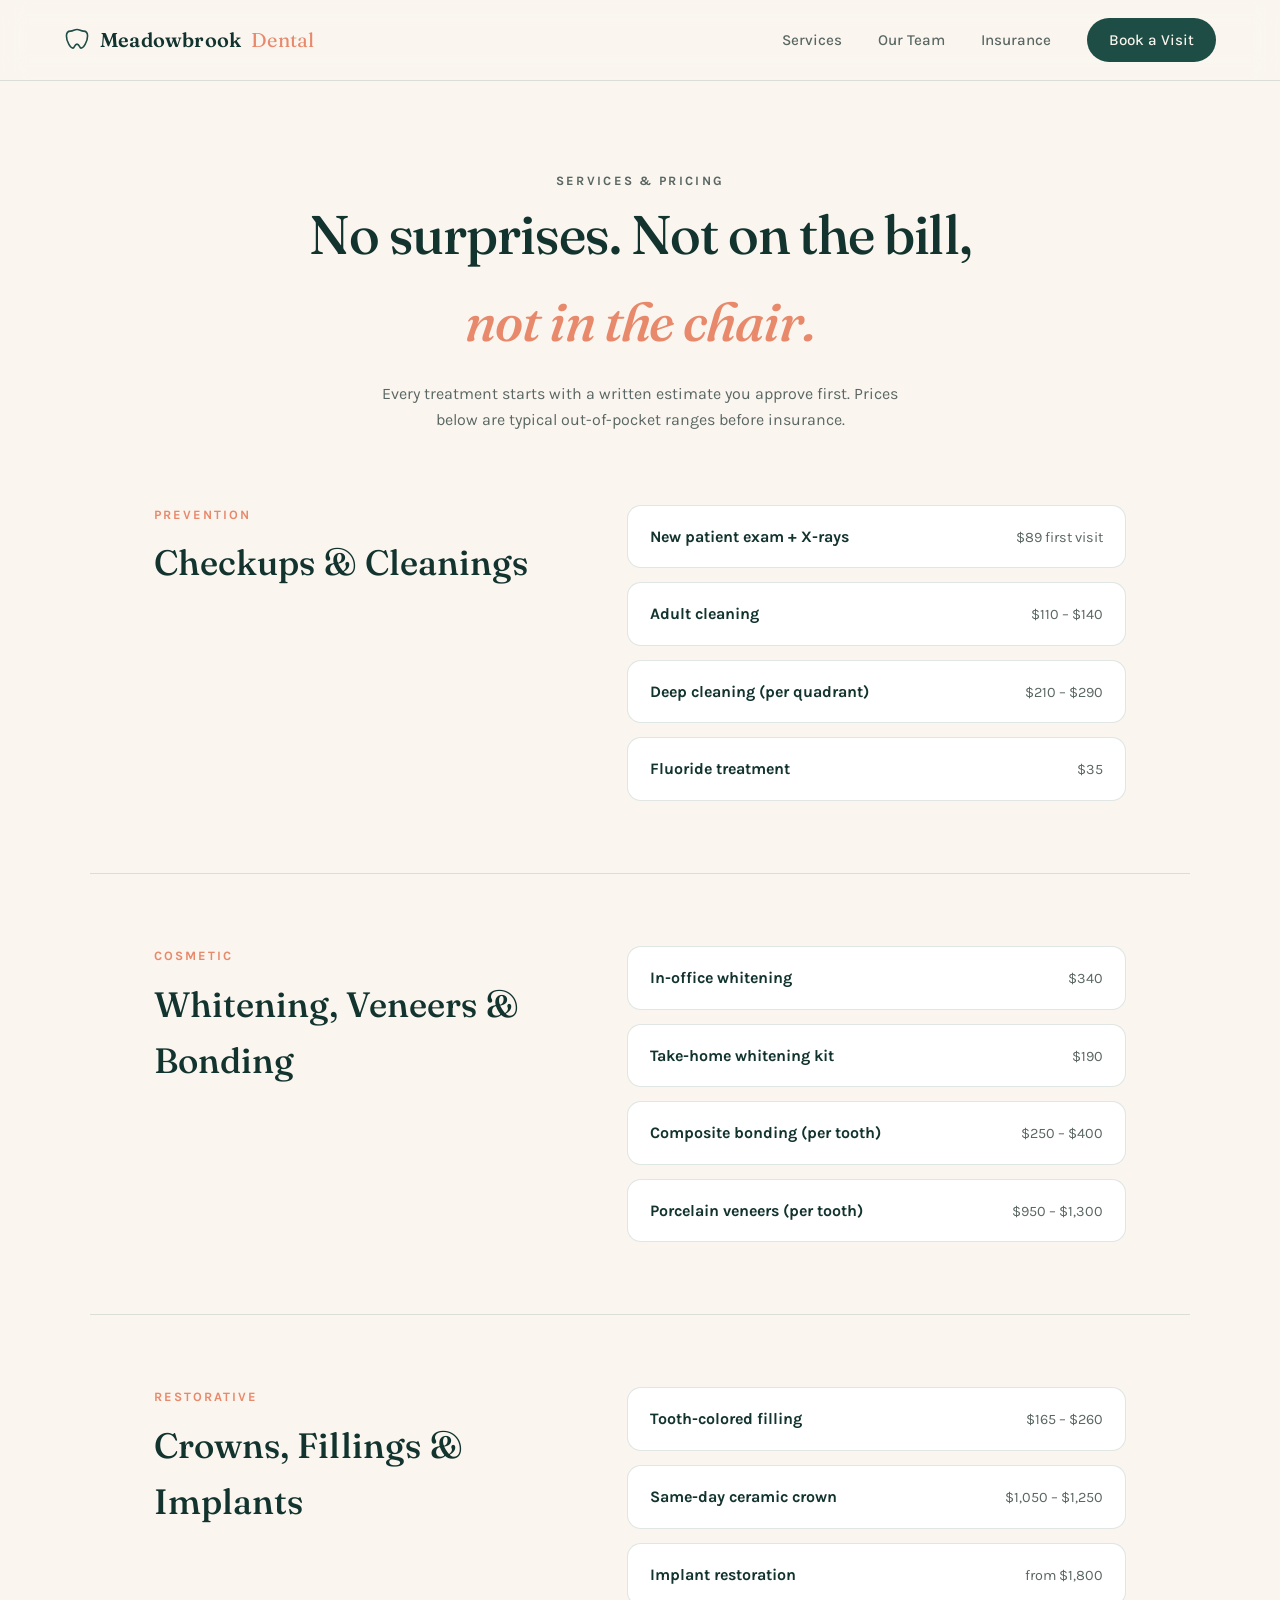
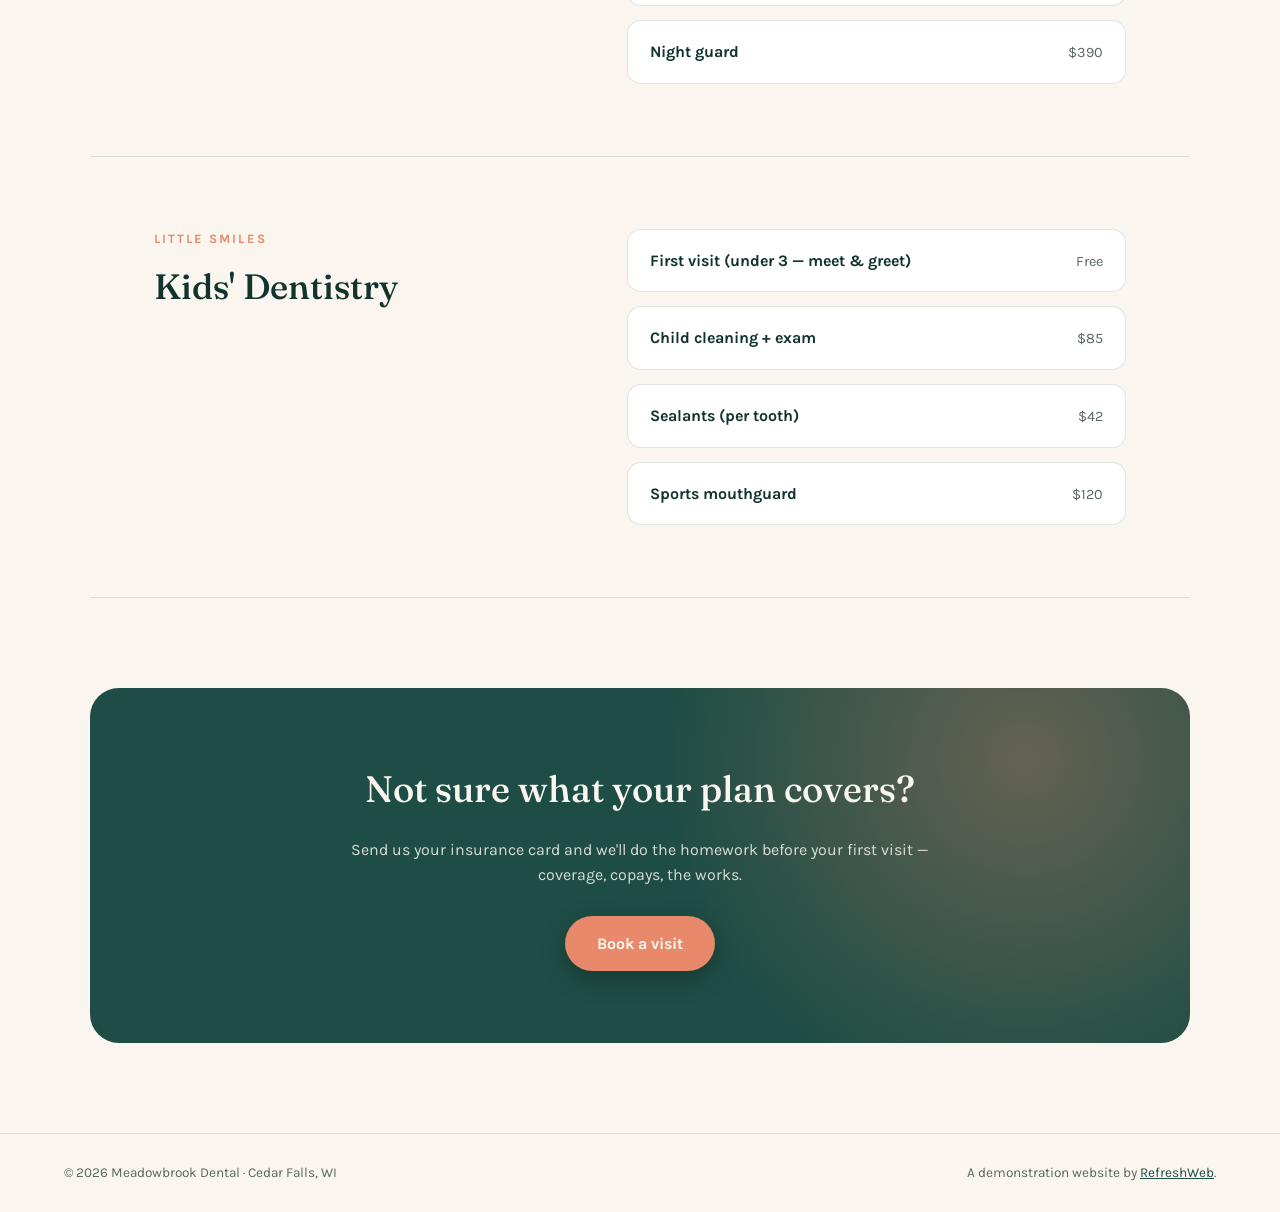
==== services.html @ e70c428e "Initial site build Co-Authored-By: Claude Fable 5 <noreply@anthropic.com>" ====
<!DOCTYPE html>
<html lang="en">
<head>
  <meta charset="UTF-8">
  <meta name="viewport" content="width=device-width, initial-scale=1.0">
  <title>Services &amp; Pricing — Meadowbrook Dental</title>
  <meta name="description" content="Checkups, cosmetic dentistry, crowns, and kids' dentistry in Cedar Falls, WI. Transparent pricing, most insurance accepted.">
  <link rel="preconnect" href="https://fonts.googleapis.com">
  <link rel="preconnect" href="https://fonts.gstatic.com" crossorigin>
  <link href="https://fonts.googleapis.com/css2?family=Fraunces:opsz,wght@9..144,300;9..144,400;9..144,500;9..144,600&family=Karla:wght@400;500;700&display=swap" rel="stylesheet">
  <link rel="stylesheet" href="styles.css">
  <script>document.documentElement.classList.add("js")</script>
</head>
<body>

  <header class="site-header">
    <a href="index.html" class="brand">
      <svg class="brand-mark" viewBox="0 0 32 32" aria-hidden="true">
        <path d="M16 3c-3.5 0-4.5 2-8 2C5 5 3 7.5 3 11c0 7 5 15 8 15 2 0 2-5 5-5s3 5 5 5c3 0 8-8 8-15 0-3.5-2-6-5-6-3.5 0-4.5-2-8-2z" fill="none" stroke="currentColor" stroke-width="2" stroke-linejoin="round"/>
      </svg>
      Meadowbrook<span>Dental</span>
    </a>
    <nav class="site-nav" id="site-nav">
      <a href="services.html">Services</a>
      <a href="index.html#home-team">Our Team</a>
      <a href="index.html#home-insurance">Insurance</a>
      <a href="index.html#home-visit" class="nav-cta">Book a Visit</a>
    </nav>
    <button class="nav-toggle" id="nav-toggle" aria-label="Menu">
      <span></span><span></span>
    </button>
  </header>

  <main>
    <section class="page-hero" id="services-hero">
      <p class="eyebrow reveal">Services &amp; pricing</p>
      <h1 class="reveal">No surprises. Not on the bill,<br><em>not in the chair.</em></h1>
      <p class="reveal">Every treatment starts with a written estimate you approve first.
        Prices below are typical out-of-pocket ranges before insurance.</p>
    </section>

    <section class="service-detail" id="svc-checkups">
      <h2 class="reveal"><small>Prevention</small>Checkups &amp; Cleanings</h2>
      <ul>
        <li class="reveal"><strong>New patient exam + X-rays</strong><em>$89 first visit</em></li>
        <li class="reveal"><strong>Adult cleaning</strong><em>$110 – $140</em></li>
        <li class="reveal"><strong>Deep cleaning (per quadrant)</strong><em>$210 – $290</em></li>
        <li class="reveal"><strong>Fluoride treatment</strong><em>$35</em></li>
      </ul>
    </section>

    <section class="service-detail" id="svc-cosmetic">
      <h2 class="reveal"><small>Cosmetic</small>Whitening, Veneers &amp; Bonding</h2>
      <ul>
        <li class="reveal"><strong>In-office whitening</strong><em>$340</em></li>
        <li class="reveal"><strong>Take-home whitening kit</strong><em>$190</em></li>
        <li class="reveal"><strong>Composite bonding (per tooth)</strong><em>$250 – $400</em></li>
        <li class="reveal"><strong>Porcelain veneers (per tooth)</strong><em>$950 – $1,300</em></li>
      </ul>
    </section>

    <section class="service-detail" id="svc-restorative">
      <h2 class="reveal"><small>Restorative</small>Crowns, Fillings &amp; Implants</h2>
      <ul>
        <li class="reveal"><strong>Tooth-colored filling</strong><em>$165 – $260</em></li>
        <li class="reveal"><strong>Same-day ceramic crown</strong><em>$1,050 – $1,250</em></li>
        <li class="reveal"><strong>Implant restoration</strong><em>from $1,800</em></li>
        <li class="reveal"><strong>Night guard</strong><em>$390</em></li>
      </ul>
    </section>

    <section class="service-detail" id="svc-kids">
      <h2 class="reveal"><small>Little smiles</small>Kids' Dentistry</h2>
      <ul>
        <li class="reveal"><strong>First visit (under 3 — meet &amp; greet)</strong><em>Free</em></li>
        <li class="reveal"><strong>Child cleaning + exam</strong><em>$85</em></li>
        <li class="reveal"><strong>Sealants (per tooth)</strong><em>$42</em></li>
        <li class="reveal"><strong>Sports mouthguard</strong><em>$120</em></li>
      </ul>
    </section>

    <section class="insurance">
      <div class="insurance-inner reveal">
        <h2>Not sure what your plan covers?</h2>
        <p>Send us your insurance card and we'll do the homework before your first visit — coverage, copays, the works.</p>
        <a href="index.html#home-visit" class="btn btn-primary">Book a visit</a>
      </div>
    </section>
  </main>

  <footer class="site-footer">
    <p>© <span id="year"></span> Meadowbrook Dental · Cedar Falls, WI</p>
    <p class="footer-fine">A demonstration website by <a href="https://refreshweb.io">RefreshWeb</a>.</p>
  </footer>

  <script src="app.js"></script>
</body>
</html>
---- styles.css ----
/* ————— Meadowbrook Dental — calm editorial —————
   Palette: warm cream / deep spruce / soft coral / muted gold
   Type: Fraunces (display) + Karla (body)                    */

:root {
  --cream:      #FAF6EF;
  --cream-deep: #F1EADF;
  --spruce:     #1E4D45;
  --spruce-ink: #12332E;
  --coral:      #E8896B;
  --coral-soft: #F4C4B2;
  --gold:       #C9A227;
  --ink:        #26302E;
  --ink-soft:   #5A6663;
  --line:       rgba(30, 77, 69, 0.14);
  --radius:     18px;
  --font-display: "Fraunces", Georgia, serif;
  --font-body:    "Karla", -apple-system, sans-serif;
}

* { margin: 0; padding: 0; box-sizing: border-box; }

html { scroll-behavior: smooth; }

body {
  font-family: var(--font-body);
  background: var(--cream);
  color: var(--ink);
  line-height: 1.6;
  -webkit-font-smoothing: antialiased;
}

h1, h2, h3 { font-family: var(--font-display); font-weight: 500; color: var(--spruce-ink); }

em { font-style: italic; color: var(--coral); }

a { color: inherit; }

/* ————— Header ————— */
.site-header {
  position: sticky; top: 0; z-index: 40;
  display: flex; align-items: center; justify-content: space-between;
  padding: 18px clamp(20px, 5vw, 64px);
  background: color-mix(in srgb, var(--cream) 88%, transparent);
  backdrop-filter: blur(12px);
  border-bottom: 1px solid var(--line);
}

.brand {
  display: flex; align-items: center; gap: 10px;
  font-family: var(--font-display); font-size: 1.25rem; font-weight: 600;
  color: var(--spruce-ink); text-decoration: none; letter-spacing: 0.01em;
}
.brand span { color: var(--coral); font-weight: 400; }
.brand-mark { width: 26px; height: 26px; color: var(--spruce); }

.site-nav { display: flex; align-items: center; gap: clamp(18px, 3vw, 36px); }
.site-nav a {
  text-decoration: none; font-weight: 500; font-size: 0.95rem; color: var(--ink-soft);
  transition: color 0.2s;
}
.site-nav a:hover { color: var(--spruce); }

.nav-cta {
  color: var(--cream) !important;
  background: var(--spruce);
  padding: 10px 22px; border-radius: 999px;
  transition: transform 0.2s ease, background 0.2s !important;
}
.nav-cta:hover { background: var(--spruce-ink); transform: translateY(-1px); }

.nav-toggle { display: none; }

/* ————— Buttons ————— */
.btn {
  display: inline-block; text-decoration: none; text-align: center;
  font-family: var(--font-body); font-weight: 700; font-size: 1rem;
  padding: 15px 32px; border-radius: 999px; border: none; cursor: pointer;
  transition: transform 0.2s ease, box-shadow 0.2s ease, background 0.2s;
}
.btn-primary {
  background: var(--spruce); color: var(--cream);
  box-shadow: 0 8px 24px rgba(30, 77, 69, 0.25);
}
.btn-primary:hover { background: var(--spruce-ink); transform: translateY(-2px); }
.btn-ghost {
  background: transparent; color: var(--spruce);
  box-shadow: inset 0 0 0 2px var(--spruce);
}
.btn-ghost:hover { background: rgba(30, 77, 69, 0.06); }
.btn-block { width: 100%; }

.eyebrow {
  font-size: 0.8rem; font-weight: 700; letter-spacing: 0.18em;
  text-transform: uppercase; color: var(--coral);
  margin-bottom: 14px;
}

.text-link {
  font-weight: 700; color: var(--spruce); text-decoration: none;
  border-bottom: 2px solid var(--coral-soft); padding-bottom: 2px;
  transition: border-color 0.2s;
}
.text-link:hover { border-color: var(--coral); }

/* ————— Hero ————— */
.hero {
  display: grid; grid-template-columns: 1.15fr 0.85fr; align-items: center;
  gap: clamp(24px, 5vw, 72px);
  padding: clamp(56px, 9vw, 120px) clamp(20px, 5vw, 64px);
  max-width: 1240px; margin: 0 auto;
}

.hero h1 {
  font-size: clamp(2.4rem, 5.4vw, 4.2rem);
  line-height: 1.05; letter-spacing: -0.02em; margin-bottom: 24px;
}

.hero-lede {
  font-size: 1.125rem; color: var(--ink-soft); max-width: 52ch; margin-bottom: 32px;
}

.hero-actions { display: flex; gap: 14px; flex-wrap: wrap; margin-bottom: 48px; }

.hero-stats {
  display: flex; gap: clamp(24px, 4vw, 56px); flex-wrap: wrap;
  border-top: 1px solid var(--line); padding-top: 28px;
}
.hero-stats dt { font-family: var(--font-display); font-size: 1.5rem; color: var(--spruce); }
.hero-stats dd { font-size: 0.85rem; color: var(--ink-soft); }

/* hero art */
.hero-art { position: relative; min-height: 420px; }
.art-circle { position: absolute; border-radius: 50%; }
.art-circle-1 {
  width: 78%; aspect-ratio: 1; right: 0; top: 4%;
  background: radial-gradient(circle at 30% 30%, var(--coral-soft), var(--coral));
  opacity: 0.9;
}
.art-circle-2 {
  width: 34%; aspect-ratio: 1; left: 4%; bottom: 6%;
  background: var(--spruce); opacity: 0.12;
}
.art-card {
  position: absolute; left: 0; bottom: 14%;
  background: #fff; border-radius: var(--radius);
  padding: 26px 28px; max-width: 300px;
  box-shadow: 0 24px 60px rgba(18, 51, 46, 0.16);
  transform: rotate(-2deg);
}
.art-tooth { width: 54px; margin-bottom: 12px; }
.art-card p { font-family: var(--font-display); font-size: 1.15rem; line-height: 1.35; color: var(--spruce-ink); margin-bottom: 10px; }
.art-card span { font-size: 0.82rem; color: var(--ink-soft); }

/* ————— Sections shared ————— */
section { scroll-margin-top: 90px; }

.section-head { max-width: 720px; margin: 0 auto 48px; text-align: center; }
.section-head h2 { font-size: clamp(1.8rem, 3.6vw, 2.6rem); line-height: 1.15; letter-spacing: -0.01em; }
.section-lede { color: var(--ink-soft); margin-top: 14px; }

/* ————— Services ————— */
.services { padding: clamp(56px, 8vw, 110px) clamp(20px, 5vw, 64px); max-width: 1240px; margin: 0 auto; text-align: center; }

.services-grid {
  display: grid; grid-template-columns: repeat(auto-fit, minmax(240px, 1fr));
  gap: 20px; margin-bottom: 36px; text-align: left;
}

.service-card {
  background: #fff; border-radius: var(--radius); padding: 30px 26px;
  text-decoration: none; border: 1px solid var(--line);
  transition: transform 0.25s ease, box-shadow 0.25s ease;
}
.service-card:hover { transform: translateY(-6px); box-shadow: 0 20px 44px rgba(18, 51, 46, 0.12); }
.service-num {
  font-family: var(--font-display); font-size: 0.9rem; color: var(--coral);
  display: block; margin-bottom: 18px;
}
.service-card h3 { font-size: 1.25rem; margin-bottom: 10px; }
.service-card p { font-size: 0.95rem; color: var(--ink-soft); }

/* ————— Team ————— */
.team {
  background: linear-gradient(180deg, transparent, rgba(30, 77, 69, 0.05) 18%, rgba(30, 77, 69, 0.05) 82%, transparent);
  padding: clamp(56px, 8vw, 110px) clamp(20px, 5vw, 64px);
}
.team-grid {
  display: grid; grid-template-columns: repeat(auto-fit, minmax(260px, 1fr));
  gap: 24px; max-width: 1100px; margin: 0 auto;
}
.team-card { background: #fff; border-radius: var(--radius); padding: 30px; border: 1px solid var(--line); }
.team-photo {
  width: 84px; height: 84px; border-radius: 50%;
  background: color-mix(in srgb, var(--tint) 18%, #fff);
  color: var(--tint);
  display: grid; place-items: center;
  font-family: var(--font-display); font-size: 1.5rem; font-weight: 600;
  margin-bottom: 20px; border: 2px solid color-mix(in srgb, var(--tint) 40%, #fff);
}
.team-card h3 { font-size: 1.2rem; margin-bottom: 4px; }
.team-role { font-size: 0.82rem; font-weight: 700; letter-spacing: 0.08em; text-transform: uppercase; color: var(--coral); margin-bottom: 12px; }
.team-card > p:last-child { font-size: 0.95rem; color: var(--ink-soft); }

/* ————— Insurance band ————— */
.insurance { padding: clamp(48px, 7vw, 90px) clamp(20px, 5vw, 64px); }
.insurance-inner {
  max-width: 1100px; margin: 0 auto; text-align: center;
  background: var(--spruce); color: var(--cream);
  border-radius: calc(var(--radius) * 1.6);
  padding: clamp(40px, 6vw, 72px) clamp(24px, 5vw, 80px);
  position: relative; overflow: hidden;
}
.insurance-inner::before {
  content: ""; position: absolute; inset: 0;
  background: radial-gradient(600px circle at 85% 20%, rgba(232, 137, 107, 0.35), transparent 60%);
}
.insurance-inner > * { position: relative; }
.insurance-inner h2 { color: var(--cream); font-size: clamp(1.6rem, 3.2vw, 2.3rem); margin-bottom: 18px; }
.insurance-inner p { max-width: 60ch; margin: 0 auto 28px; color: rgba(250, 246, 239, 0.85); }
.insurance-inner .btn-primary { background: var(--coral); box-shadow: 0 8px 24px rgba(0,0,0,0.25); }
.insurance-inner .btn-primary:hover { background: #d9744f; }

/* ————— Visit ————— */
.visit {
  display: grid; grid-template-columns: 1fr 0.9fr;
  gap: clamp(32px, 5vw, 72px);
  padding: clamp(56px, 8vw, 110px) clamp(20px, 5vw, 64px);
  max-width: 1240px; margin: 0 auto;
}
.visit h2 { font-size: clamp(1.9rem, 3.6vw, 2.6rem); margin-bottom: 32px; }
.visit-details { display: grid; gap: 26px; }
.visit-details h4 {
  font-family: var(--font-body); font-size: 0.8rem; font-weight: 700;
  letter-spacing: 0.14em; text-transform: uppercase; color: var(--coral); margin-bottom: 6px;
}
.visit-details p { color: var(--ink-soft); }
.visit-details a { color: var(--spruce); font-weight: 700; text-decoration: none; }

.visit-form {
  background: #fff; border-radius: calc(var(--radius) * 1.3);
  padding: clamp(28px, 4vw, 44px);
  border: 1px solid var(--line);
  box-shadow: 0 30px 70px rgba(18, 51, 46, 0.1);
  align-self: start;
}
.visit-form h3 { font-size: 1.4rem; margin-bottom: 24px; }
.visit-form label { display: block; font-size: 0.85rem; font-weight: 700; color: var(--spruce-ink); margin-bottom: 18px; }
.visit-form input, .visit-form select {
  width: 100%; margin-top: 7px;
  font-family: var(--font-body); font-size: 1rem; color: var(--ink);
  padding: 13px 16px; border-radius: 12px;
  border: 1.5px solid var(--line); background: var(--cream);
  transition: border-color 0.2s;
}
.visit-form input:focus, .visit-form select:focus { outline: none; border-color: var(--spruce); }
.form-note { text-align: center; font-size: 0.82rem; color: var(--ink-soft); margin-top: 14px; }

.visit-form.sent { text-align: center; }
.visit-form .sent-msg { font-family: var(--font-display); font-size: 1.3rem; color: var(--spruce); padding: 40px 0; }

/* ————— Footer ————— */
.site-footer {
  border-top: 1px solid var(--line);
  padding: 28px clamp(20px, 5vw, 64px);
  display: flex; justify-content: space-between; flex-wrap: wrap; gap: 10px;
  font-size: 0.85rem; color: var(--ink-soft);
}
.footer-fine a { color: var(--spruce); }

/* ————— Services page ————— */
.page-hero { padding: clamp(48px, 7vw, 90px) clamp(20px, 5vw, 64px) 0; max-width: 900px; margin: 0 auto; text-align: center; }
.page-hero h1 { font-size: clamp(2.2rem, 4.5vw, 3.4rem); letter-spacing: -0.02em; margin-bottom: 16px; }
.page-hero p { color: var(--ink-soft); max-width: 56ch; margin: 0 auto; }

.service-detail {
  display: grid; grid-template-columns: 0.9fr 1.1fr; gap: clamp(24px, 5vw, 64px);
  max-width: 1100px; margin: 0 auto;
  padding: clamp(40px, 6vw, 72px) clamp(20px, 5vw, 64px);
  border-bottom: 1px solid var(--line); align-items: start;
}
.service-detail:last-of-type { border-bottom: none; }
.service-detail h2 { font-size: clamp(1.6rem, 3vw, 2.2rem); position: sticky; top: 110px; }
.service-detail h2 small { display: block; font-family: var(--font-body); font-size: 0.8rem; font-weight: 700; letter-spacing: 0.16em; text-transform: uppercase; color: var(--coral); margin-bottom: 10px; }
.service-detail ul { list-style: none; display: grid; gap: 14px; }
.service-detail li {
  background: #fff; border: 1px solid var(--line); border-radius: 14px;
  padding: 18px 22px; display: flex; justify-content: space-between; gap: 16px; align-items: baseline;
}
.service-detail li strong { color: var(--spruce-ink); }
.service-detail li em { font-style: normal; color: var(--ink-soft); font-size: 0.9rem; white-space: nowrap; }

/* ————— Reveal animation ————— */
.js .reveal { opacity: 0; transform: translateY(22px); transition: opacity 0.7s ease, transform 0.7s ease; }
.reveal.in { opacity: 1; transform: none; }

/* ————— Mobile ————— */
@media (max-width: 860px) {
  .hero { grid-template-columns: 1fr; padding-top: 40px; }
  .hero-art { min-height: 340px; margin-top: 8px; }
  .visit { grid-template-columns: 1fr; }
  .service-detail { grid-template-columns: 1fr; }
  .service-detail h2 { position: static; }

  .site-nav {
    position: fixed; inset: 64px 0 auto 0; z-index: 39;
    flex-direction: column; align-items: stretch; gap: 0;
    background: var(--cream); border-bottom: 1px solid var(--line);
    display: none; padding: 8px 20px 20px;
  }
  .site-nav.open { display: flex; }
  .site-nav a { padding: 14px 4px; font-size: 1.05rem; border-bottom: 1px solid var(--line); }
  .site-nav a:last-child { border-bottom: none; }
  .nav-cta { text-align: center; margin-top: 12px; border-radius: 14px; }

  .nav-toggle {
    display: flex; flex-direction: column; gap: 5px;
    background: none; border: none; cursor: pointer; padding: 8px;
  }
  .nav-toggle span { width: 22px; height: 2px; background: var(--spruce-ink); transition: transform 0.2s; }
  .nav-toggle.open span:first-child { transform: translateY(3.5px) rotate(45deg); }
  .nav-toggle.open span:last-child { transform: translateY(-3.5px) rotate(-45deg); }
}
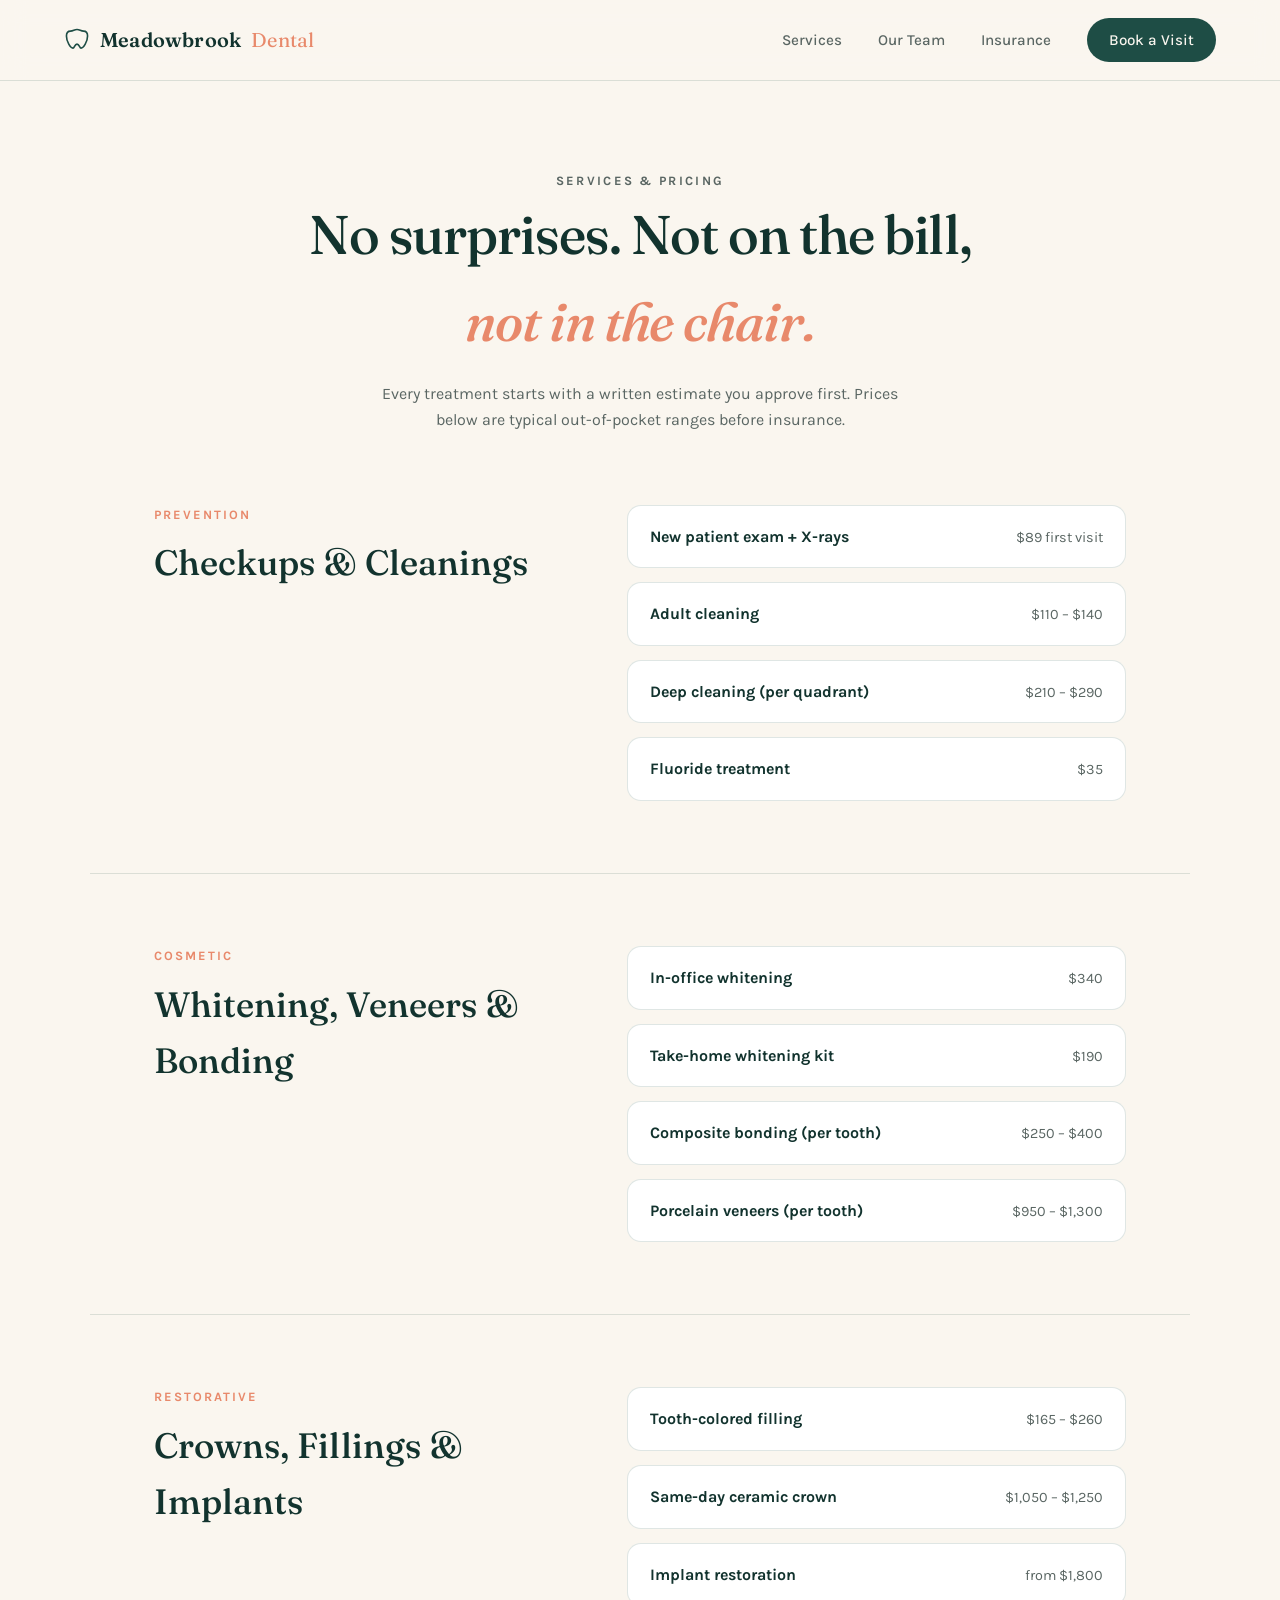
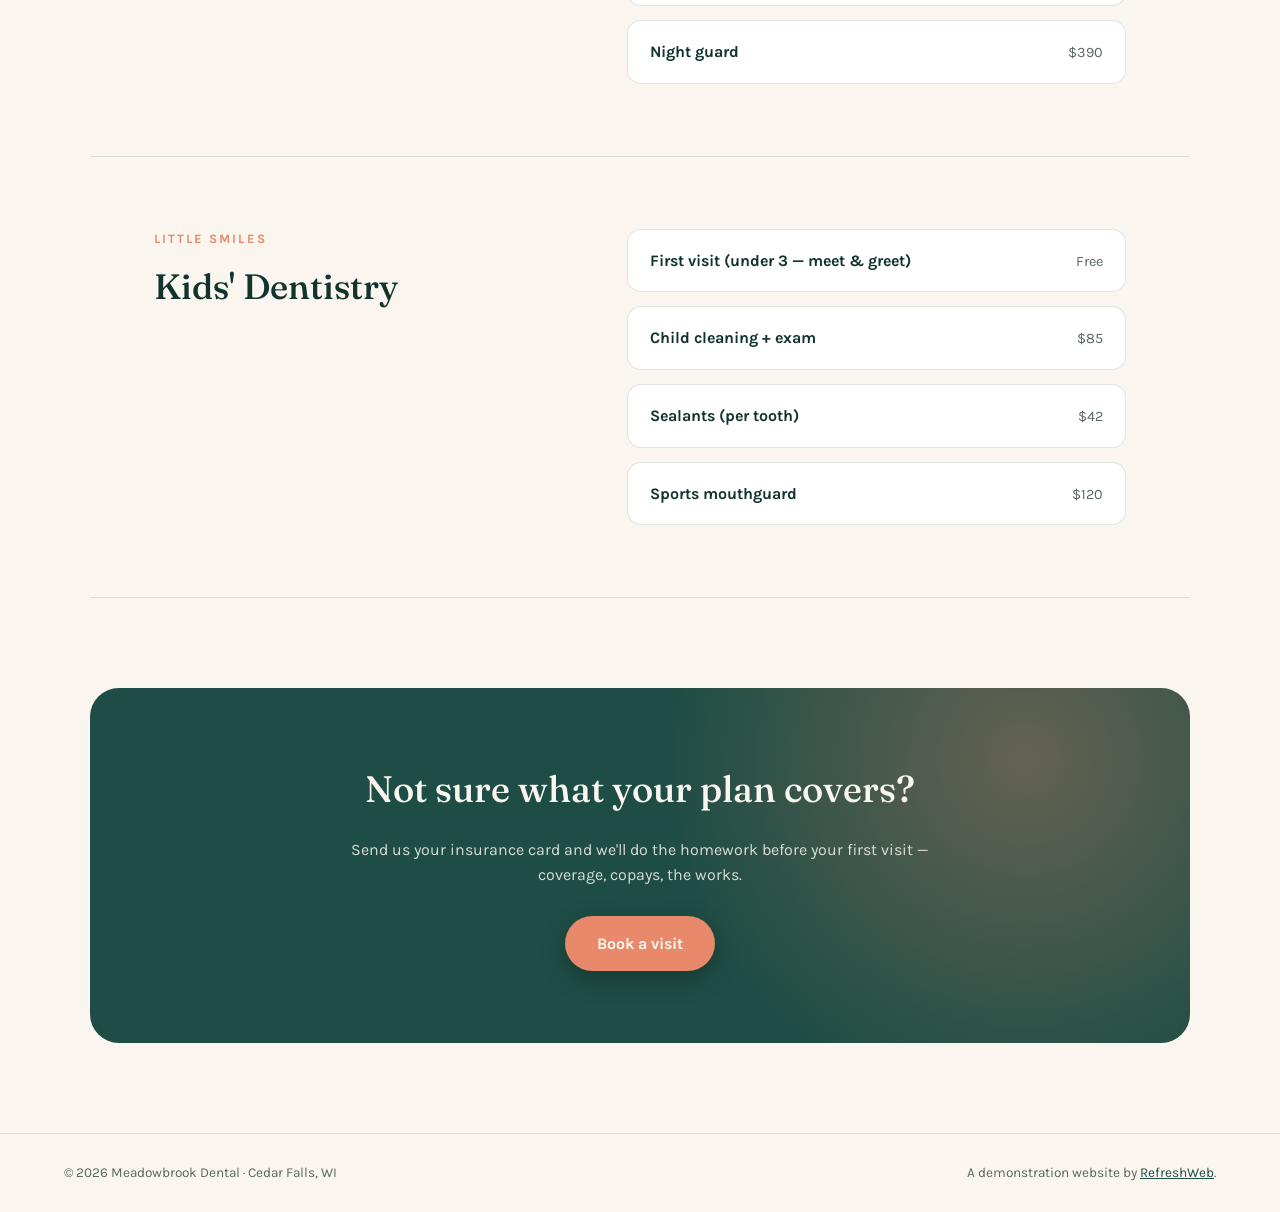
==== commit 03f6f1be: "Add explicit protected-logo marker and semantic alert tokens data-rw-protected="brand-logo" on the h" ====
--- a/services.html
+++ b/services.html
@@ -14,7 +14,7 @@
 <body>
 
   <header class="site-header">
-    <a href="index.html" class="brand">
+    <a href="index.html" class="brand" data-rw-protected="brand-logo">
       <svg class="brand-mark" viewBox="0 0 32 32" aria-hidden="true">
         <path d="M16 3c-3.5 0-4.5 2-8 2C5 5 3 7.5 3 11c0 7 5 15 8 15 2 0 2-5 5-5s3 5 5 5c3 0 8-8 8-15 0-3.5-2-6-5-6-3.5 0-4.5-2-8-2z" fill="none" stroke="currentColor" stroke-width="2" stroke-linejoin="round"/>
       </svg>
--- a/styles.css
+++ b/styles.css
@@ -14,6 +14,14 @@
   --ink-soft:   #5A6663;
   --line:       rgba(30, 77, 69, 0.14);
   --radius:     18px;
+
+  /* Semantic status tokens — derived from the site's own palette so
+     alerts/success/error states stay on-brand instead of using generic
+     red/green/yellow. */
+  --success: var(--spruce);   /* already reads as calm and trustworthy */
+  --warning: var(--gold);     /* existing warm gold */
+  --error:   #C94A3B;         /* deeper red-orange, distinct from decorative --coral */
+  --info:    var(--coral);    /* warm accent, already used for informative highlights */
   --font-display: "Fraunces", Georgia, serif;
   --font-body:    "Karla", -apple-system, sans-serif;
 }
@@ -37,13 +45,20 @@
 a { color: inherit; }
 
 /* ————— Header ————— */
+/* backdrop-filter lives on ::before (a sibling of .site-nav in the box
+   tree), NOT on .site-header itself — putting it on the header would make
+   the header the containing block for its fixed-position .site-nav child
+   on mobile, collapsing the full-screen menu to the header's own height. */
 .site-header {
   position: sticky; top: 0; z-index: 40;
   display: flex; align-items: center; justify-content: space-between;
   padding: 18px clamp(20px, 5vw, 64px);
+  border-bottom: 1px solid var(--line);
+}
+.site-header::before {
+  content: ""; position: absolute; inset: 0; z-index: -1;
   background: color-mix(in srgb, var(--cream) 88%, transparent);
   backdrop-filter: blur(12px);
-  border-bottom: 1px solid var(--line);
 }
 
 .brand {
@@ -303,10 +318,11 @@
   .service-detail h2 { position: static; }
 
   .site-nav {
-    position: fixed; inset: 64px 0 auto 0; z-index: 39;
+    position: fixed; inset: 64px 0 0 0; z-index: 39;
     flex-direction: column; align-items: stretch; gap: 0;
     background: var(--cream); border-bottom: 1px solid var(--line);
     display: none; padding: 8px 20px 20px;
+    overflow-y: auto;
   }
   .site-nav.open { display: flex; }
   .site-nav a { padding: 14px 4px; font-size: 1.05rem; border-bottom: 1px solid var(--line); }
